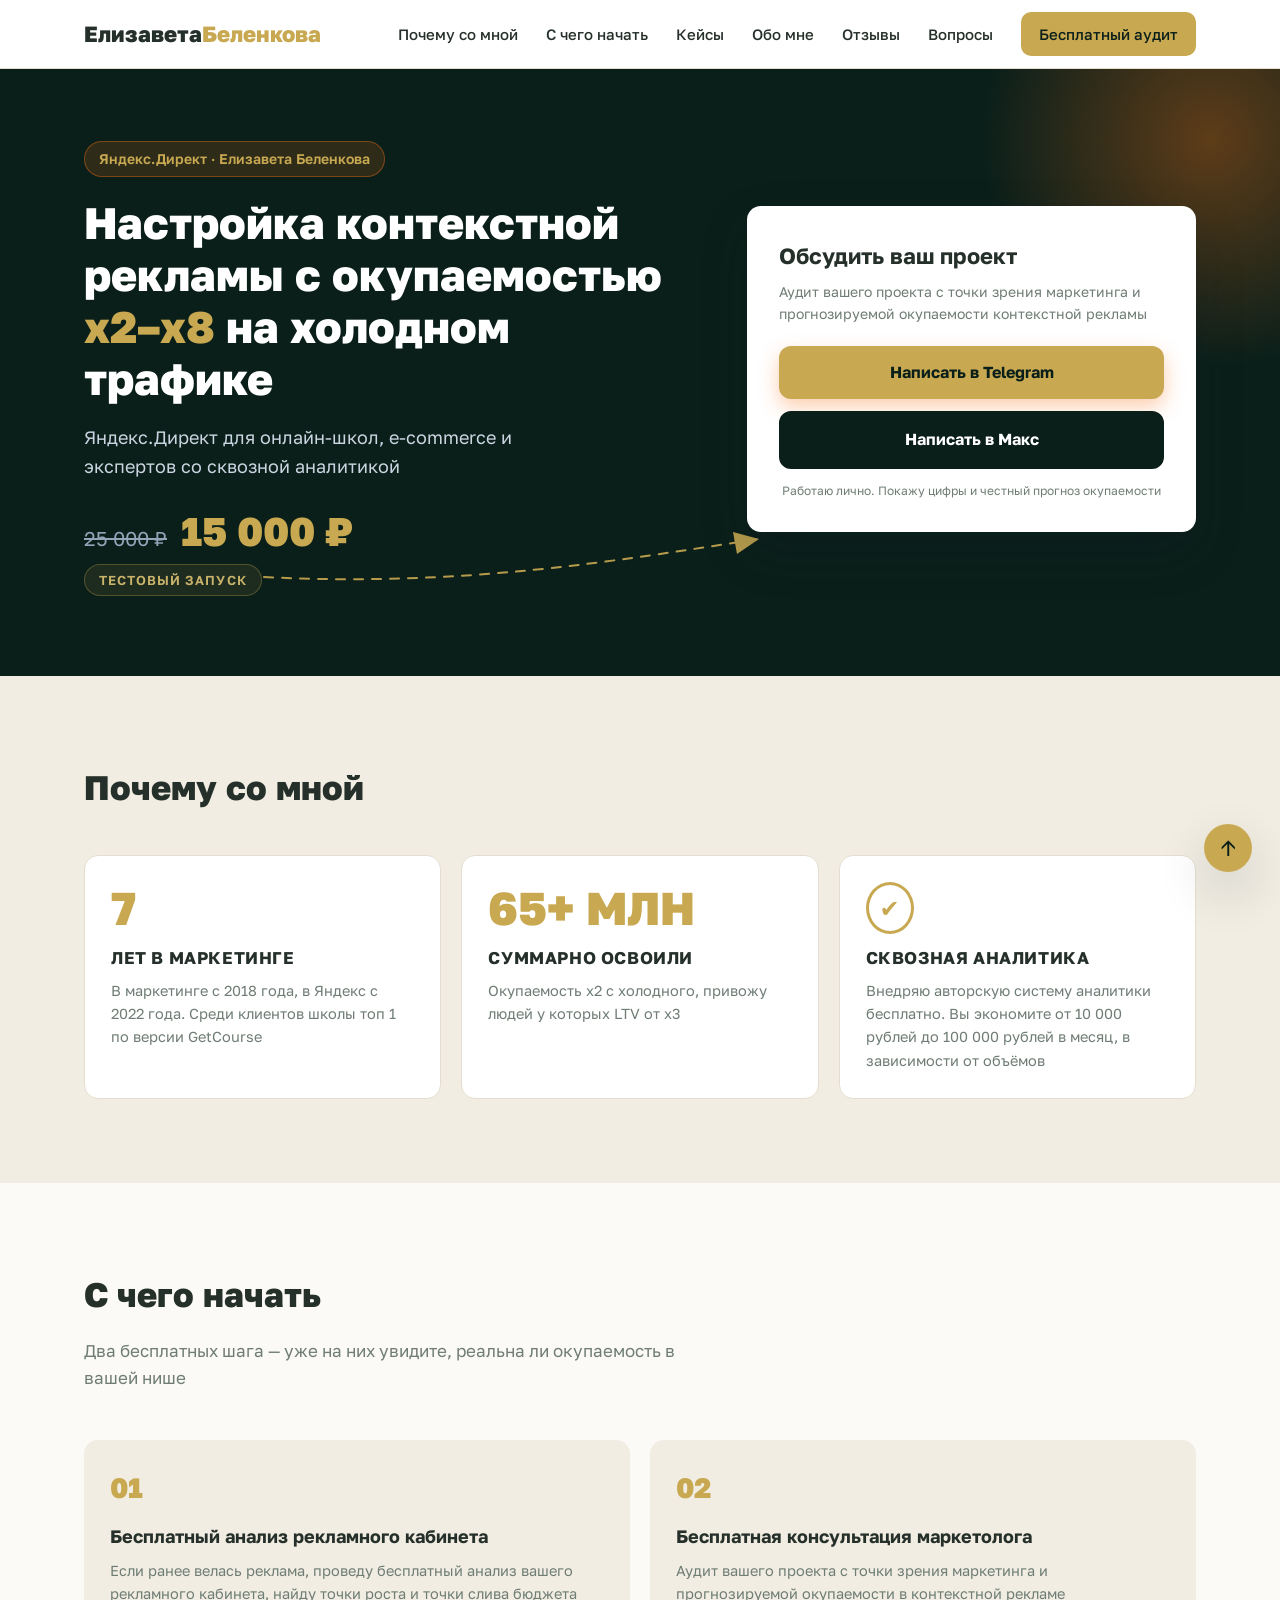
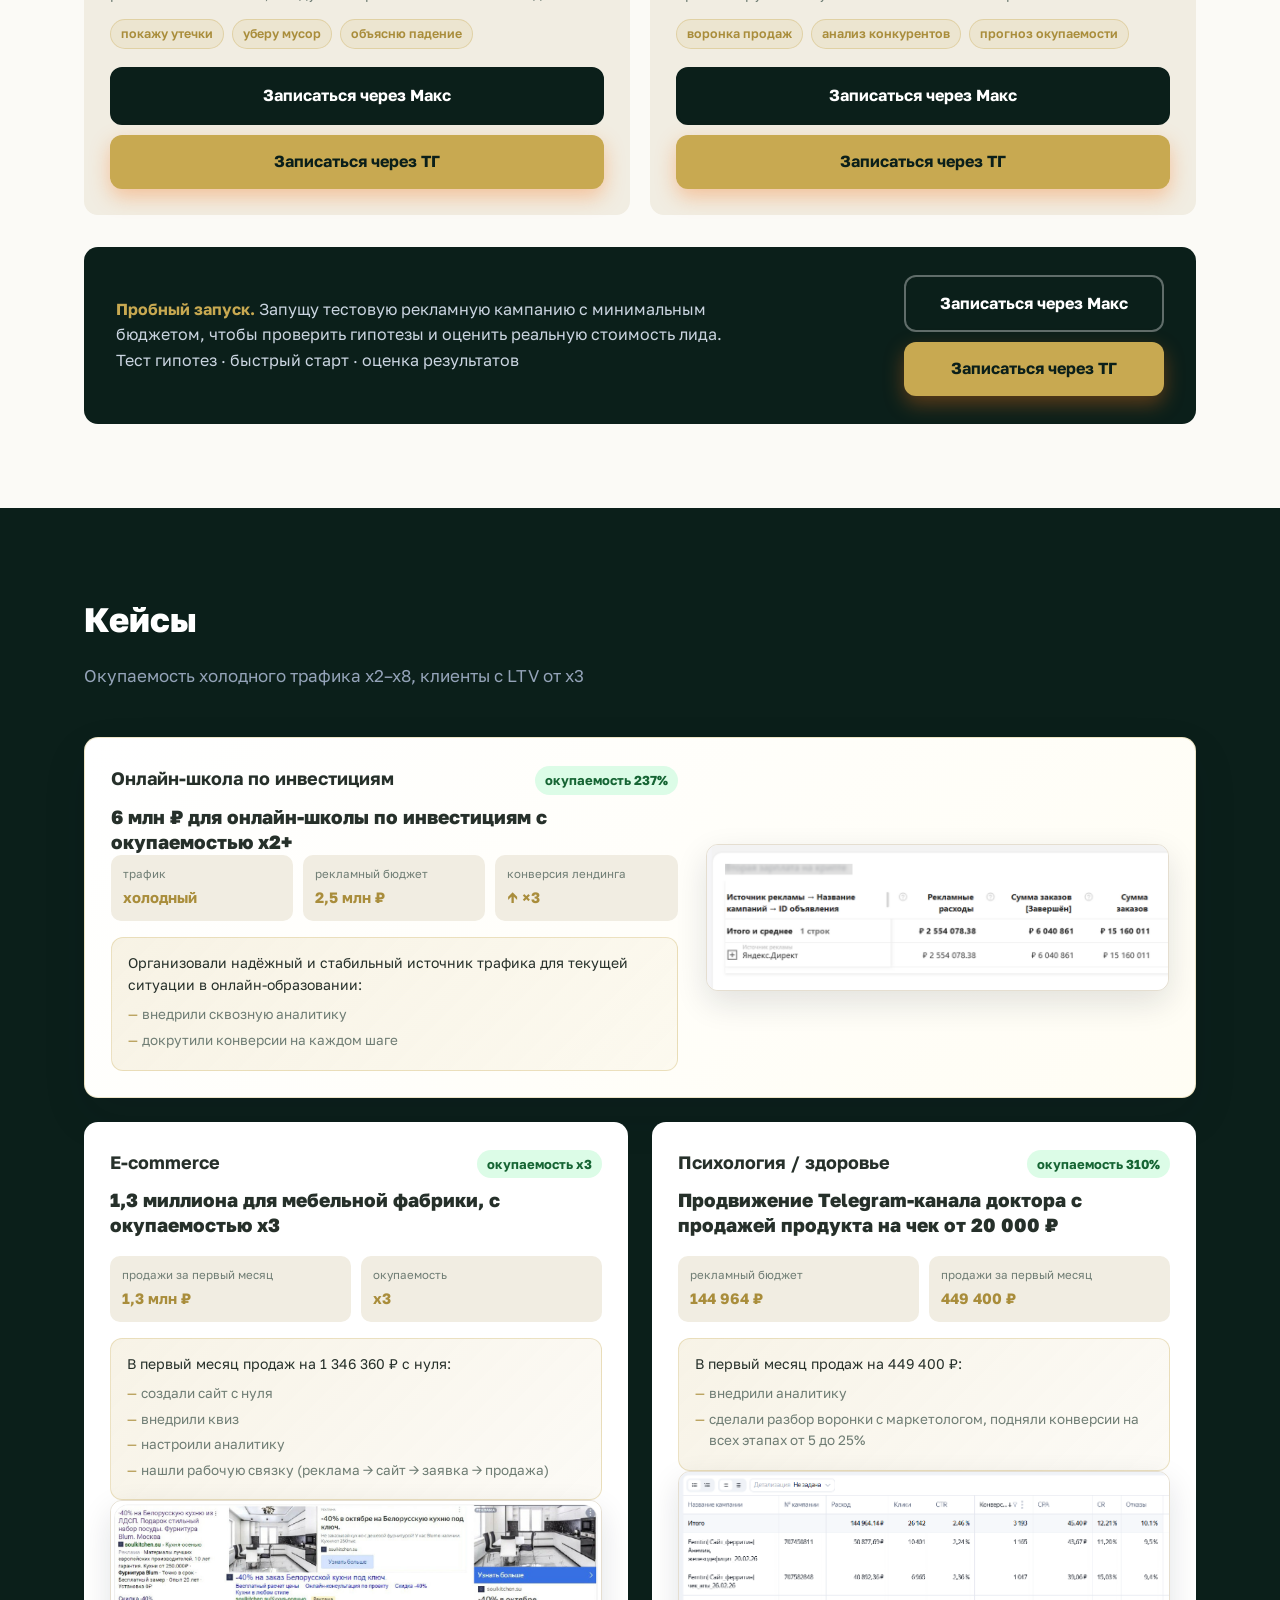
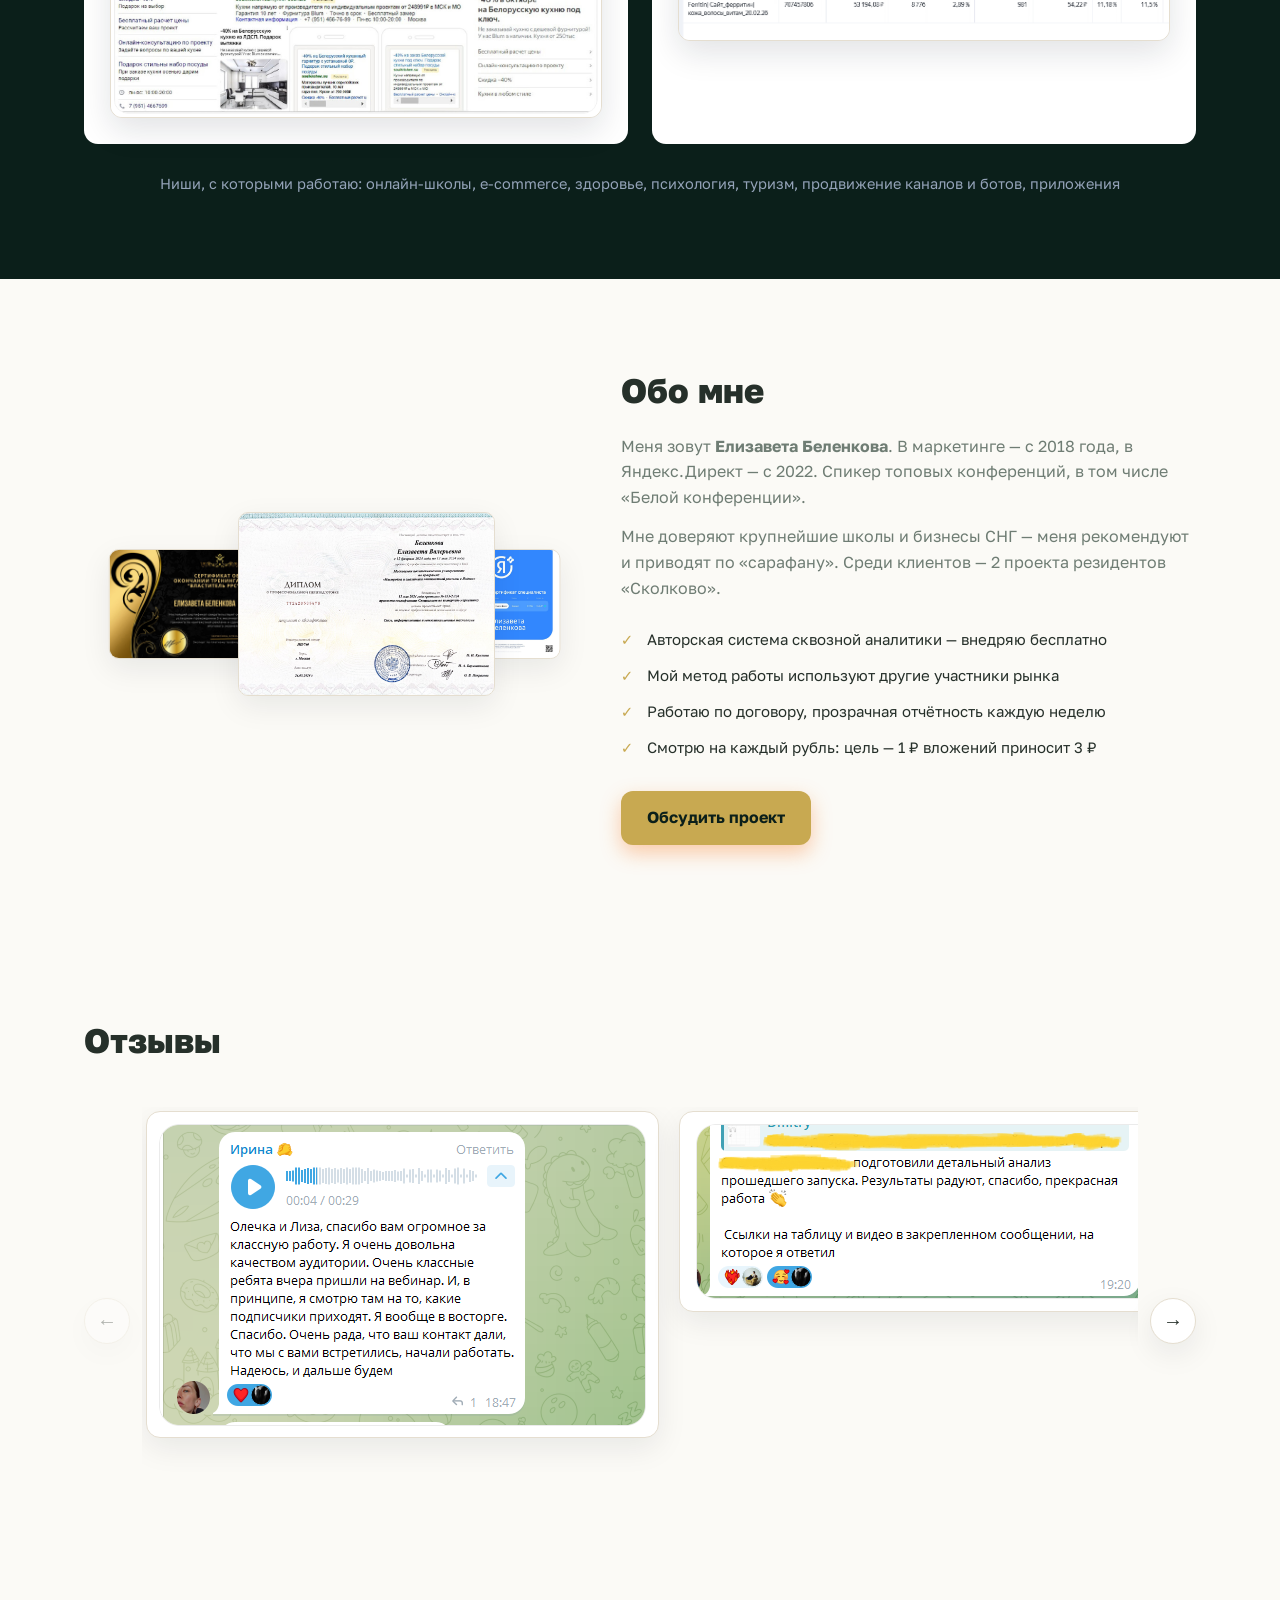
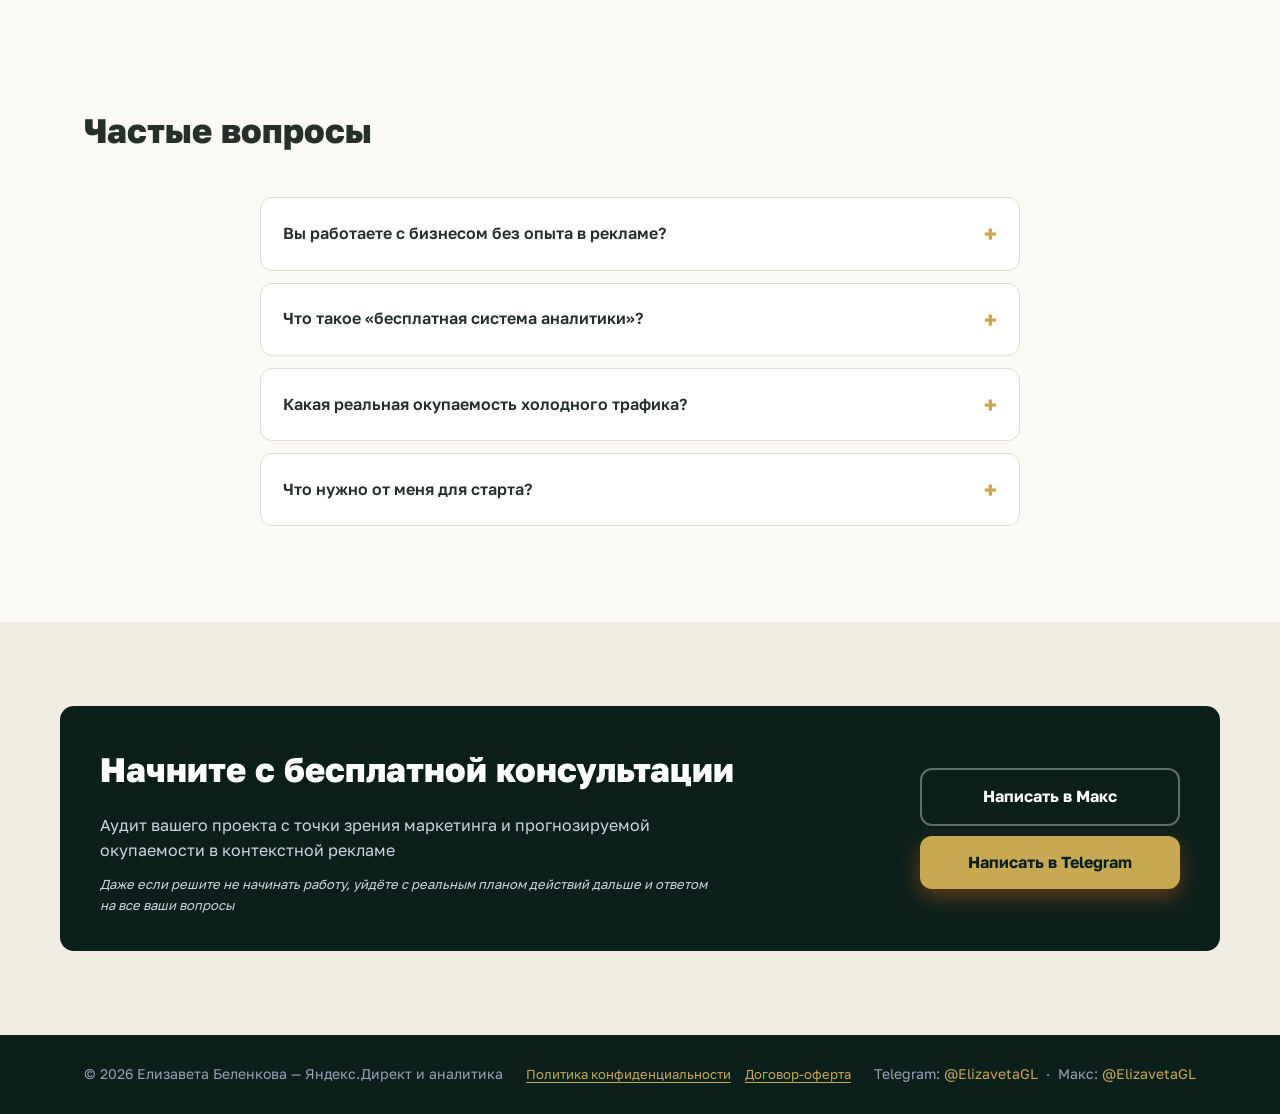
==== index.html @ ce21ca56 "feat: лендинг Елизаветы Беленковой — полная текущая версия - index.html: hero, шаги, кейсы, обо мне," ====
<!DOCTYPE html>
<html lang="ru">
<head>
  <meta charset="UTF-8">
  <meta name="viewport" content="width=device-width, initial-scale=1.0">
  <title>Контекстная реклама с окупаемостью х2–х8 | Елизавета Беленкова</title>
  <meta name="description" content="Настройка и ведение Яндекс.Директ для онлайн-школ, e-commerce и сервисных ниш. Окупаемость холодного трафика х2–х8. Авторская система сквозной аналитики — бесплатно.">
  <link rel="preconnect" href="https://fonts.googleapis.com">
  <link rel="preconnect" href="https://fonts.gstatic.com" crossorigin>
  <link href="https://fonts.googleapis.com/css2?family=Golos+Text:wght@400;500;600;700;800&display=swap" rel="stylesheet">
  <link rel="stylesheet" href="assets/styles.css">
</head>
<body class="theme-premium">

  <header class="header" id="top">
    <div class="container header__inner">
      <a href="#top" class="logo">Елизавета<span>Беленкова</span></a>
      <nav class="nav" id="nav">
        <a href="#why">Почему со мной</a>
        <a href="#start">С чего начать</a>
        <a href="#cases">Кейсы</a>
        <a href="#about">Обо мне</a>
        <a href="#reviews">Отзывы</a>
        <a href="#faq">Вопросы</a>
        <a data-tg href="#" class="nav__cta">Бесплатный аудит</a>
      </nav>
      <button class="burger" id="burger" aria-label="Меню">
        <span></span><span></span><span></span>
      </button>
    </div>
  </header>

  <main>

    <section class="hero">
      <div class="container hero__grid">
        <div class="hero__content">
          <span class="badge">Яндекс.Директ · Елизавета Беленкова</span>
          <h1>Настройка контекстной рекламы с окупаемостью <span class="accent">х2–х8</span> на холодном трафике</h1>
          <p class="hero__sub">
            Яндекс.Директ для онлайн-школ, e-commerce и экспертов со сквозной аналитикой
          </p>
          <div class="hero__price">
            <div class="hero__price-row">
              <span class="hero__price-old">25 000 ₽</span>
              <span class="hero__price-new">15 000 ₽</span>
            </div>
            <p class="hero__price-label">тестовый запуск</p>
            <svg class="hero__arrow" viewBox="0 0 760 130" fill="none" preserveAspectRatio="xMaxYMin meet" aria-hidden="true">
              <path class="hero__arrow-line" d="M 180 68 C 380 78, 530 52, 675 30" />
              <polygon class="hero__arrow-head" points="675,30 649,23 653,45" />
            </svg>
          </div>
        </div>

        <div class="lead-card lead-card--contact">
          <h3>Обсудить ваш проект</h3>
          <p class="lead-card__note">Аудит вашего проекта с точки зрения маркетинга и прогнозируемой окупаемости контекстной рекламы</p>
          <a data-tg href="#" class="btn btn--primary btn--block">Написать в Telegram</a>
          <a data-max href="#" class="btn btn--max btn--block">Написать в Макс</a>
          <p class="lead-card__hint">Работаю лично. Покажу цифры и честный прогноз окупаемости</p>
        </div>
      </div>
    </section>

    <section class="why" id="why">
      <div class="container">
        <h2 class="section-title reveal">Почему со мной</h2>
        <div class="why__grid reveal">
          <div class="why__card">
            <span class="why__num">7</span>
            <h3>ЛЕТ В МАРКЕТИНГЕ</h3>
            <p>В маркетинге с 2018 года, в Яндекс с 2022 года. Среди клиентов школы топ 1 по версии GetCourse</p>
          </div>
          <div class="why__card">
            <span class="why__num">65+ МЛН</span>
            <h3>СУММАРНО ОСВОИЛИ</h3>
            <p>Окупаемость х2 с холодного, привожу людей у которых LTV от х3</p>
          </div>
          <div class="why__card">
            <span class="why__num why__num--check">✔</span>
            <h3>СКВОЗНАЯ АНАЛИТИКА</h3>
            <p>Внедряю авторскую систему аналитики бесплатно. Вы экономите от 10 000 рублей до 100 000 рублей в месяц, в зависимости от объёмов</p>
          </div>
        </div>
      </div>
    </section>

    <section class="steps" id="start">
      <div class="container">
        <h2 class="section-title reveal">С чего начать</h2>
        <p class="section-sub reveal">Два бесплатных шага — уже на них увидите, реальна ли окупаемость в вашей нише</p>
        <div class="steps__grid reveal">
          <div class="step-card">
            <span class="step__num">01</span>
            <h3>Бесплатный анализ рекламного кабинета</h3>
            <p>Если ранее велась реклама, проведу бесплатный анализ вашего рекламного кабинета, найду точки роста и точки слива бюджета</p>
            <div class="step-card__tags">
              <span>покажу утечки</span>
              <span>уберу мусор</span>
              <span>объясню падение</span>
            </div>
            <div class="step-card__btns">
              <a data-max href="#" class="btn btn--max btn--block">Записаться через Макс</a>
              <a data-tg href="#" class="btn btn--primary btn--block">Записаться через ТГ</a>
            </div>
          </div>
          <div class="step-card">
            <span class="step__num">02</span>
            <h3>Бесплатная консультация маркетолога</h3>
            <p>Аудит вашего проекта с точки зрения маркетинга и прогнозируемой окупаемости в контекстной рекламе</p>
            <div class="step-card__tags">
              <span>воронка продаж</span>
              <span>анализ конкурентов</span>
              <span>прогноз окупаемости</span>
            </div>
            <div class="step-card__btns">
              <a data-max href="#" class="btn btn--max btn--block">Записаться через Макс</a>
              <a data-tg href="#" class="btn btn--primary btn--block">Записаться через ТГ</a>
            </div>
          </div>
        </div>
        <div class="steps__bonus reveal">
          <p>
            <strong>Пробный запуск.</strong> Запущу тестовую рекламную кампанию с минимальным бюджетом,
            чтобы проверить гипотезы и оценить реальную стоимость лида.<br>
            Тест гипотез · быстрый старт · оценка результатов
          </p>
          <div class="steps__bonus__btns">
            <a data-max href="#" class="btn btn--max btn--block">Записаться через Макс</a>
            <a data-tg href="#" class="btn btn--primary btn--block">Записаться через ТГ</a>
          </div>
        </div>
      </div>
    </section>

    <section class="cases" id="cases">
      <div class="container">
        <h2 class="section-title reveal">Кейсы</h2>
        <p class="section-sub reveal" style="color:#94a3b8">Окупаемость холодного трафика х2–х8, клиенты с LTV от х3</p>
        <div class="cases__grid reveal">
          <div class="case-card case-card--featured">
            <div class="case-card__body">
              <div class="case-card__head">
                <h3>Онлайн-школа по инвестициям</h3>
                <span class="case-card__result">окупаемость 237%</span>
              </div>
              <p class="case-card__main">6 млн ₽ для онлайн-школы по инвестициям с окупаемостью х2+</p>
              <div class="case-card__stats">
                <div><span>трафик</span><strong>холодный</strong></div>
                <div><span>рекламный бюджет</span><strong>2,5 млн ₽</strong></div>
                <div><span>конверсия лендинга</span><strong>↑ ×3</strong></div>
              </div>
              <div class="case-card__ach">
                <p>Организовали надёжный и стабильный источник трафика для текущей ситуации в онлайн-образовании:</p>
                <ul>
                  <li>внедрили сквозную аналитику</li>
                  <li>докрутили конверсии на каждом шаге</li>
                </ul>
              </div>
            </div>
            <div class="case-card__shot">
              <img src="ALL.png" alt="Отчёт Яндекс.Метрики: рекламные расходы 2,5 млн ₽, сумма заказов 15,1 млн ₽" loading="lazy">
            </div>
          </div>
          <div class="case-card">
            <div class="case-card__head">
              <h3>E-commerce</h3>
              <span class="case-card__result">окупаемость х3</span>
            </div>
            <p class="case-card__main">1,3 миллиона для мебельной фабрики, с окупаемостью х3</p>
            <div class="case-card__stats">
              <div><span>продажи за первый месяц</span><strong>1,3 млн ₽</strong></div>
              <div><span>окупаемость</span><strong>х3</strong></div>
            </div>
            <div class="case-card__ach">
              <p>В первый месяц продаж на 1 346 360 ₽ с нуля:</p>
              <ul>
                <li>создали сайт с нуля</li>
                <li>внедрили квиз</li>
                <li>настроили аналитику</li>
                <li>нашли рабочую связку (реклама → сайт → заявка → продажа)</li>
              </ul>
            </div>
            <div class="case-card__shot">
              <img src="kitchen.png" alt="Мебельная фабрика: кухни на заказ" loading="lazy">
            </div>
          </div>
          <div class="case-card">
            <div class="case-card__head">
              <h3>Психология / здоровье</h3>
              <span class="case-card__result">окупаемость 310%</span>
            </div>
            <p class="case-card__main">Продвижение Telegram-канала доктора с продажей продукта на чек от 20 000 ₽</p>
            <div class="case-card__stats">
              <div><span>рекламный бюджет</span><strong>144 964 ₽</strong></div>
              <div><span>продажи за первый месяц</span><strong>449 400 ₽</strong></div>
            </div>
            <div class="case-card__ach">
              <p>В первый месяц продаж на 449 400 ₽:</p>
              <ul>
                <li>внедрили аналитику</li>
                <li>сделали разбор воронки с маркетологом, подняли конверсии на всех этапах от 5 до 25%</li>
              </ul>
            </div>
            <div class="case-card__shot">
              <img src="abacum_tg_max.png" alt="Продвижение Telegram-канала доктора" loading="lazy">
            </div>
          </div>
        </div>
        <p class="cases__foot reveal">Ниши, с которыми работаю: онлайн-школы, e-commerce, здоровье, психология, туризм, продвижение каналов и ботов, приложения</p>
      </div>
    </section>

    <section class="about" id="about">
      <div class="container about__grid">
        <div class="about__photo">
          <img src="uFvRj5o0XX8.jpg" alt="Сертификат Яндекс.Директ" loading="lazy">
          <img src="Снимок экрана 2026-08-14 155853.png" alt="Сертификат: большой" loading="lazy">
          <img src="00a7bf49-d16f-48d0-bddd-708c6bc066bc.jpg" alt="Сертификат: малый" loading="lazy">
        </div>
        <div class="about__content">
          <h2 class="section-title reveal">Обо мне</h2>
          <p>
            Меня зовут <strong>Елизавета Беленкова</strong>. В маркетинге — с 2018 года,
            в Яндекс.Директ — с 2022. Спикер топовых конференций, в том числе
            «Белой конференции».
          </p>
          <p>
            Мне доверяют крупнейшие школы и бизнесы СНГ — меня рекомендуют и приводят
            по «сарафану». Среди клиентов — 2 проекта резидентов «Сколково».
          </p>
          <ul class="about__list">
            <li>Авторская система сквозной аналитики — внедряю бесплатно</li>
            <li>Мой метод работы используют другие участники рынка</li>
            <li>Работаю по договору, прозрачная отчётность каждую неделю</li>
            <li>Смотрю на каждый рубль: цель — 1 ₽ вложений приносит 3 ₽</li>
          </ul>
          <a href="#contact" class="btn btn--primary">Обсудить проект</a>
        </div>
      </div>
    </section>

    <section class="reviews" id="reviews">
      <div class="container">
        <h2 class="section-title reveal">Отзывы</h2>
        <div class="reviews__gallery reveal" id="reviews-gallery">
          <button class="gallery__btn gallery__btn--prev" type="button" aria-label="Предыдущий отзыв">←</button>
          <div class="gallery__track" id="gallery-track">
            <div class="gallery__slide">
              <img src="review-1.png" alt="Отзыв клиента: Олечка и Лиза, спасибо за классную работу">
            </div>
            <div class="gallery__slide">
              <img src="review-2.png" alt="Отзыв клиента: детальный анализ прошедшего запуска">
            </div>
            <div class="gallery__slide">
              <img src="review-3.png" alt="Отзыв клиента: отчёт, 9 покупок с канала, ROMI 209%">
            </div>
            <div class="gallery__slide">
              <img src="review-4.png" alt="Отзыв клиента: просят притормозить рекламу">
            </div>
            <div class="gallery__slide">
              <img src="review-5.png" alt="Отзыв клиента: 3 оплаты, ROMI 250%">
            </div>
            <div class="gallery__slide">
              <img src="review-6.png" alt="Отзыв клиента: 10 продаж в холодную на высокий чек">
            </div>
          </div>
          <button class="gallery__btn gallery__btn--next" type="button" aria-label="Следующий отзыв">→</button>
        </div>
      </div>
    </section>

    <section class="faq" id="faq">
      <div class="container">
        <h2 class="section-title reveal">Частые вопросы</h2>
        <div class="faq__list reveal">
          <details class="faq__item">
            <summary>Вы работаете с бизнесом без опыта в рекламе?</summary>
            <p>Я ориентируюсь на «твёрдый» бизнес: с бюджетом на рекламу, пониманием трафика и маркетинга. С такими проектами результат достигается быстрее и предсказуемее.</p>
          </details>
          <details class="faq__item">
            <summary>Что такое «бесплатная система аналитики»?</summary>
            <p>Моя авторская система сквозной аналитики. Внедряю её бесплатно — вы экономите от 10 000 до 100 000 ₽ в месяц на платных сервисах и видите, какой канал и объявление реально приносят заявки.</p>
          </details>
          <details class="faq__item">
            <summary>Какая реальная окупаемость холодного трафика?</summary>
            <p>В моих кейсах — х2–х8, при условии, что клиент заинтересован в системной работе и я вижу маржу. Точный прогноз считаю на бесплатном аудите по вашим цифрам.</p>
          </details>
          <details class="faq__item">
            <summary>Что нужно от меня для старта?</summary>
            <p>Доступ к рекламному кабинету и аналитике (или создам с нуля), счётчик Метрики и понимание экономики проекта. Всё остальное беру на себя.</p>
          </details>
        </div>
      </div>
    </section>

    <section class="contact" id="contact">
      <div class="container contact__bonus reveal">
        <div>
          <h2 class="section-title">Начните с бесплатной консультации</h2>
          <p>
            Аудит вашего проекта с точки зрения маркетинга и прогнозируемой окупаемости
            в контекстной рекламе
          </p>
          <p class="contact__bonus__note">
            Даже если решите не начинать работу, уйдёте с реальным планом действий дальше
            и ответом на все ваши вопросы
          </p>
        </div>
        <div class="contact__bonus__btns">
          <a data-max href="#" class="btn btn--max btn--block">Написать в Макс</a>
          <a data-tg href="#" class="btn btn--primary btn--block">Написать в Telegram</a>
        </div>
      </div>
    </section>

  </main>

  <footer class="footer">
    <div class="container footer__inner">
      <p>© <span id="year"></span> Елизавета Беленкова — Яндекс.Директ и аналитика</p>
      <div class="footer__links">
        <a href="privacy.html">Политика конфиденциальности</a>
        <a href="offer.html">Договор-оферта</a>
      </div>
      <p>Telegram: <a data-tg href="#">@belenkova_direct</a> &nbsp;·&nbsp; Макс: <a data-max href="#">@ElizavetaGL</a></p>
    </div>
  </footer>

  <a href="#top" class="to-top" id="to-top" aria-label="Наверх">↑</a>

  <div class="lightbox" id="lightbox" aria-hidden="true">
    <img src="" alt="">
  </div>

  <script src="assets/config.js"></script>
  <script src="assets/main.js"></script>
</body>
</html>
---- assets/styles.css ----
:root {
  --bg: #ffffff;
  --bg-dark: #0f172a;
  --bg-soft: #f1f5f9;
  --text: #1e293b;
  --text-muted: #64748b;
  --accent: #f97316;
  --accent-dark: #ea580c;
  --border: #e2e8f0;
  --white: #ffffff;
  --on-accent: #ffffff;
  --radius: 14px;
  --shadow: 0 10px 30px rgba(15, 23, 42, 0.08);
  --shadow-lg: 0 20px 50px rgba(15, 23, 42, 0.16);
}

.theme-premium {
  --bg: #fbfaf6;
  --bg-dark: #0b1f1a;
  --bg-soft: #f1ede2;
  --text: #26302a;
  --text-muted: #6f7d74;
  --accent: #c8a951;
  --accent-dark: #a98d3b;
  --border: #e5ded0;
  --on-accent: #0b1f1a;
}

.theme-tech {
  --bg: #ffffff;
  --bg-dark: #1e1b4b;
  --bg-soft: #eef2ff;
  --text: #1e293b;
  --text-muted: #64748b;
  --accent: #6366f1;
  --accent-dark: #4f46e5;
  --border: #e2e8f0;
  --on-accent: #ffffff;
}

.theme-terracotta {
  --bg: #fffaf5;
  --bg-dark: #2b1b12;
  --bg-soft: #faf0e6;
  --text: #2f241c;
  --text-muted: #7a6a5b;
  --accent: #bc6c3c;
  --accent-dark: #a45a2e;
  --border: #eadfd2;
  --on-accent: #ffffff;
}

.theme-ocean {
  --bg: #ffffff;
  --bg-dark: #083344;
  --bg-soft: #ecfeff;
  --text: #1d3a36;
  --text-muted: #5b7f7a;
  --accent: #0d9488;
  --accent-dark: #0f766e;
  --border: #d1e7e7;
  --on-accent: #ffffff;
}

* {
  margin: 0;
  padding: 0;
  box-sizing: border-box;
}

html {
  scroll-behavior: smooth;
}

body {
  font-family: "Golos Text", "Segoe UI", system-ui, -apple-system, Roboto, Arial, sans-serif;
  color: var(--text);
  background: var(--bg);
  line-height: 1.6;
}

.container {
  max-width: 1160px;
  margin: 0 auto;
  padding: 0 24px;
}

a {
  color: var(--accent-dark);
  text-decoration: none;
}

img {
  max-width: 100%;
}

/* ---------- Header ---------- */

.header {
  position: sticky;
  top: 0;
  z-index: 100;
  background: rgba(255, 255, 255, 0.92);
  backdrop-filter: blur(10px);
  border-bottom: 1px solid var(--border);
}

.header__inner {
  display: flex;
  align-items: center;
  justify-content: space-between;
  height: 68px;
}

.logo {
  font-size: 22px;
  font-weight: 800;
  color: var(--text);
}

.logo span {
  color: var(--accent);
}

.nav {
  display: flex;
  align-items: center;
  gap: 28px;
}

.nav a {
  color: var(--text);
  font-weight: 500;
  font-size: 15px;
}

.nav a:hover {
  color: var(--accent-dark);
}

.nav__cta {
  background: var(--accent);
  color: var(--on-accent) !important;
  padding: 10px 18px;
  border-radius: 10px;
  font-weight: 600;
}

.nav__cta:hover {
  background: var(--accent-dark);
  color: var(--on-accent) !important;
}

.burger {
  display: none;
  flex-direction: column;
  gap: 5px;
  background: none;
  border: none;
  cursor: pointer;
  padding: 8px;
}

.burger span {
  width: 24px;
  height: 2px;
  background: var(--text);
  border-radius: 2px;
  transition: 0.2s;
}

/* ---------- Buttons ---------- */

.btn {
  display: inline-block;
  padding: 14px 26px;
  border-radius: 12px;
  font-weight: 700;
  font-size: 16px;
  border: none;
  cursor: pointer;
  text-align: center;
  transition: 0.2s;
}

.btn--primary {
  background: var(--accent);
  color: var(--on-accent);
  box-shadow: 0 8px 20px rgba(249, 115, 22, 0.35);
}

.btn--primary:hover {
  background: var(--accent-dark);
  transform: translateY(-2px);
}

.btn--ghost {
  background: transparent;
  color: var(--text);
  border: 2px solid var(--border);
}

.btn--ghost:hover {
  border-color: var(--accent);
  color: var(--accent-dark);
}

.btn--max {
  background: var(--bg-dark);
  color: var(--white);
  border: 2px solid var(--bg-dark);
}

.steps__bonus__btns .btn--max,
.contact__bonus__btns .btn--max {
  border-color: rgba(255, 255, 255, 0.35);
}

.btn--max:hover {
  background: var(--accent);
  border-color: var(--accent);
  color: var(--on-accent);
  transform: translateY(-2px);
}

.btn--block {
  display: block;
  width: 100%;
}

/* ---------- Hero ---------- */

.hero {
  background: var(--bg-dark);
  color: var(--white);
  padding: 72px 0 80px;
  position: relative;
  overflow: hidden;
}

.hero::before {
  content: "";
  position: absolute;
  top: -160px;
  right: -160px;
  width: 460px;
  height: 460px;
  background: radial-gradient(circle, rgba(249, 115, 22, 0.35), transparent 70%);
  border-radius: 50%;
}

.hero__grid {
  display: grid;
  grid-template-columns: 1.15fr 0.85fr;
  gap: 56px;
  align-items: center;
}

.badge {
  display: inline-block;
  background: rgba(249, 115, 22, 0.15);
  color: var(--accent);
  border: 1px solid rgba(249, 115, 22, 0.4);
  padding: 6px 14px;
  border-radius: 100px;
  font-size: 14px;
  font-weight: 600;
  margin-bottom: 20px;
}

.hero h1 {
  font-size: 44px;
  line-height: 1.18;
  font-weight: 800;
  margin-bottom: 18px;
}

.hero h1 .accent {
  color: var(--accent);
}

.hero__sub {
  font-size: 18px;
  color: #cbd5e1;
  margin-bottom: 28px;
  max-width: 520px;
}

.hero__actions {
  display: flex;
  gap: 16px;
  flex-wrap: wrap;
  margin-bottom: 36px;
}

.hero__price-row {
  display: flex;
  align-items: baseline;
  gap: 14px;
}

.hero__price-old {
  font-size: 20px;
  color: #94a3b8;
  text-decoration: line-through;
}

.hero__price-new {
  font-size: 40px;
  font-weight: 800;
  color: var(--accent);
  line-height: 1.1;
}

.hero__price-label {
  display: inline-block;
  margin-top: 10px;
  color: #c9b26a;
  font-size: 13px;
  font-weight: 600;
  letter-spacing: 0.08em;
  text-transform: uppercase;
  background: rgba(200, 169, 81, 0.1);
  border: 1px solid rgba(200, 169, 81, 0.3);
  padding: 5px 14px;
  border-radius: 100px;
}

.hero__price {
  position: relative;
}

.hero__arrow {
  position: absolute;
  top: 0;
  left: 0;
  width: 760px;
  max-width: none;
  height: auto;
  pointer-events: none;
  z-index: 1;
  opacity: 0.9;
}

.hero__arrow-line {
  stroke: var(--accent);
  stroke-width: 2;
  stroke-linecap: round;
  stroke-dasharray: 9 9;
  fill: none;
  animation: hero-dash 1.1s linear infinite;
}

.hero__arrow-head {
  fill: var(--accent);
}

.hero .lead-card {
  position: relative;
  z-index: 2;
}

@keyframes hero-dash {
  to { stroke-dashoffset: -18; }
}

.hero .btn--ghost {
  color: var(--white);
  border-color: rgba(255, 255, 255, 0.3);
}

.hero .btn--ghost:hover {
  border-color: var(--accent);
  color: var(--accent);
}

.hero__facts {
  list-style: none;
  display: flex;
  gap: 28px;
  flex-wrap: wrap;
}

.hero__facts li {
  font-size: 14px;
  color: #94a3b8;
}

.hero__facts strong {
  display: block;
  font-size: 20px;
  color: var(--white);
}

/* ---------- Lead card / form ---------- */

.lead-card {
  background: var(--white);
  color: var(--text);
  border-radius: var(--radius);
  padding: 32px;
  box-shadow: var(--shadow-lg);
}

.lead-card h3 {
  font-size: 22px;
  margin-bottom: 8px;
}

.lead-card__note {
  color: var(--text-muted);
  font-size: 14px;
  margin-bottom: 18px;
}

.lead-card label {
  display: block;
  font-size: 14px;
  font-weight: 600;
  color: var(--text);
  margin-bottom: 14px;
}

.lead-card input {
  display: block;
  width: 100%;
  margin-top: 6px;
  padding: 12px 14px;
  border: 1px solid var(--border);
  border-radius: 10px;
  font-size: 15px;
  color: var(--text);
  background: var(--bg-soft);
  transition: 0.2s;
}

.lead-card input:focus {
  outline: none;
  border-color: var(--accent);
  background: var(--white);
}

.lead-card__hint {
  font-size: 12px;
  color: var(--text-muted);
  margin-top: 12px;
  text-align: center;
}

.lead-card__success {
  margin-top: 14px;
  padding: 12px;
  border-radius: 10px;
  background: #dcfce7;
  color: #166534;
  font-weight: 600;
  text-align: center;
}

.lead-card .btn {
  margin-top: 4px;
}

.lead-card--contact .btn + .btn {
  margin-top: 12px;
}

.lead-card--contact .lead-card__note {
  margin-bottom: 20px;
}

/* ---------- Sections common ---------- */

section {
  padding: 84px 0;
}

.section-title {
  font-size: 34px;
  font-weight: 800;
  text-align: left;
  margin-bottom: 16px;
}

.section-sub {
  text-align: left;
  color: var(--text-muted);
  font-size: 17px;
  margin-bottom: 48px;
  max-width: 640px;
}

/* ---------- Why ---------- */

.why {
  background: var(--bg-soft);
}

.why__grid {
  display: grid;
  grid-template-columns: repeat(3, 1fr);
  gap: 20px;
  margin-top: 40px;
}

.why__card {
  background: var(--white);
  border: 1px solid var(--border);
  border-radius: var(--radius);
  padding: 26px;
  transition: 0.2s;
}

.why__card:hover {
  box-shadow: var(--shadow);
  transform: translateY(-3px);
}

.why__num {
  display: inline-flex;
  align-items: center;
  justify-content: center;
  font-size: 46px;
  font-weight: 800;
  color: var(--accent);
  line-height: 1.1;
  min-height: 52px;
}

.why__num--check {
  width: 48px;
  height: 48px;
  border: 3px solid var(--accent);
  border-radius: 50%;
  font-size: 24px;
}

.why__card h3 {
  font-size: 17px;
  letter-spacing: 0.6px;
  text-transform: uppercase;
  margin: 10px 0 8px;
}

.why__card p {
  font-size: 14.5px;
  color: var(--text-muted);
}

/* ---------- Steps bonus ---------- */

.steps__bonus {
  margin-top: 32px;
  background: var(--bg-dark);
  color: var(--white);
  border-radius: var(--radius);
  padding: 28px 32px;
  display: flex;
  align-items: center;
  justify-content: space-between;
  gap: 24px;
  flex-wrap: wrap;
}

.steps__bonus p {
  max-width: 640px;
  color: #cbd5e1;
}

.steps__bonus strong {
  color: var(--accent);
}

.steps__bonus__btns {
  display: flex;
  flex-direction: column;
  gap: 10px;
  min-width: 260px;
}

/* ---------- Cases foot ---------- */

.cases__foot {
  margin-top: 28px;
  text-align: center;
  color: #94a3b8;
  font-size: 14.5px;
}

.case-card__inv {
  font-weight: 700;
  color: var(--text) !important;
  font-size: 15px !important;
}

/* ---------- Pain ---------- */

.pain {
  background: var(--bg-soft);
}

.pain__grid {
  display: grid;
  grid-template-columns: repeat(4, 1fr);
  gap: 20px;
  margin: 40px 0 32px;
}

.pain__item {
  background: var(--white);
  border: 1px solid var(--border);
  border-radius: var(--radius);
  padding: 24px;
  text-align: center;
}

.pain__icon {
  width: 40px;
  height: 40px;
  line-height: 38px;
  margin: 0 auto 12px;
  border-radius: 50%;
  background: #fee2e2;
  color: #dc2626;
  font-weight: 800;
  font-size: 18px;
}

.pain__item p {
  font-size: 15px;
}

.pain__outro {
  text-align: center;
  font-size: 17px;
  color: var(--text-muted);
}

/* ---------- Steps ---------- */

.steps__grid {
  display: grid;
  grid-template-columns: repeat(2, 1fr);
  gap: 20px;
  margin-top: 40px;
}

.step,
.step-card {
  background: var(--bg-soft);
  border-radius: var(--radius);
  padding: 26px;
}

.step-card {
  display: flex;
  flex-direction: column;
}

.step-card h3 {
  font-size: 18px;
  margin: 12px 0 8px;
}

.step-card > p {
  font-size: 14.5px;
  color: var(--text-muted);
}

.step-card__tags {
  display: flex;
  flex-wrap: wrap;
  gap: 8px;
  margin: 14px 0 18px;
}

.step-card__tags span {
  background: rgba(200, 169, 81, 0.12);
  border: 1px solid rgba(200, 169, 81, 0.35);
  color: #a98d3b;
  font-size: 12.5px;
  font-weight: 600;
  padding: 4px 10px;
  border-radius: 100px;
}

.step-card__btns {
  display: flex;
  flex-direction: column;
  gap: 10px;
  margin-top: auto;
}

.step__num {
  font-size: 28px;
  font-weight: 800;
  color: var(--accent);
}

.step h3 {
  font-size: 18px;
  margin: 12px 0 8px;
}

.step p {
  font-size: 14.5px;
  color: var(--text-muted);
}

/* ---------- Services / pricing ---------- */

.services__grid {
  display: grid;
  grid-template-columns: repeat(3, 1fr);
  gap: 24px;
  align-items: stretch;
}

.service-card {
  border: 1px solid var(--border);
  border-radius: var(--radius);
  padding: 30px;
  display: flex;
  flex-direction: column;
  background: var(--white);
  position: relative;
}

.service-card--hit {
  border: 2px solid var(--accent);
  box-shadow: var(--shadow-lg);
}

.service-card__tag {
  position: absolute;
  top: -14px;
  left: 50%;
  transform: translateX(-50%);
  background: var(--accent);
  color: var(--on-accent);
  font-size: 13px;
  font-weight: 700;
  padding: 5px 16px;
  border-radius: 100px;
  white-space: nowrap;
}

.service-card h3 {
  font-size: 20px;
  margin-bottom: 8px;
}

.service-card__price {
  font-size: 26px;
  font-weight: 800;
  color: var(--accent-dark);
  margin-bottom: 18px;
}

.service-card ul {
  list-style: none;
  margin-bottom: 24px;
  flex-grow: 1;
}

.service-card ul li {
  padding: 6px 0 6px 24px;
  position: relative;
  font-size: 15px;
}

.service-card ul li::before {
  content: "✓";
  position: absolute;
  left: 0;
  color: var(--accent);
  font-weight: 800;
}

.service-card__note {
  font-size: 13px;
  color: var(--text-muted);
  margin-bottom: 14px;
}

/* ---------- Cases ---------- */

.cases {
  background: var(--bg-dark);
  color: var(--white);
}

.cases .section-title {
  color: var(--white);
}

.cases__stats {
  display: grid;
  grid-template-columns: repeat(4, 1fr);
  gap: 20px;
  margin: 40px 0 56px;
}

.stat {
  text-align: center;
  padding: 20px;
  background: rgba(255, 255, 255, 0.05);
  border: 1px solid rgba(255, 255, 255, 0.1);
  border-radius: var(--radius);
}

.stat__num {
  display: block;
  font-size: 34px;
  font-weight: 800;
  color: var(--accent);
}

.stat p {
  color: #94a3b8;
  font-size: 14px;
}

.cases__grid {
  display: grid;
  grid-template-columns: repeat(2, 1fr);
  gap: 24px;
}

.case-card {
  background: var(--white);
  color: var(--text);
  border-radius: var(--radius);
  padding: 26px;
}

.case-card--featured {
  grid-column: 1 / -1;
  display: grid;
  grid-template-columns: 1.1fr 0.9fr;
  gap: 28px;
  align-items: center;
  background: linear-gradient(135deg, var(--white), #fffdf4);
  border: 1px solid rgba(200, 169, 81, 0.3);
  box-shadow: 0 18px 44px rgba(15, 23, 42, 0.1);
}

.case-card__shot img {
  width: 100%;
  display: block;
  border-radius: 12px;
  border: 1px solid var(--border);
  background: var(--white);
  box-shadow: 0 12px 32px rgba(15, 23, 42, 0.12);
}

.case-card__shot p {
  margin-top: 10px;
  font-size: 12.5px;
  color: var(--text-muted);
  text-align: center;
}

.case-card__head {
  display: flex;
  justify-content: space-between;
  align-items: baseline;
  gap: 12px;
  margin-bottom: 10px;
}

.case-card__head h3 {
  font-size: 18px;
}

.case-card__result {
  background: #dcfce7;
  color: #166534;
  font-size: 13px;
  font-weight: 700;
  padding: 4px 10px;
  border-radius: 100px;
  white-space: nowrap;
}

.case-card > p {
  color: var(--text-muted);
  font-size: 14.5px;
  margin-bottom: 18px;
}

.case-card__row {
  display: flex;
  justify-content: space-between;
  padding: 8px 0;
  border-top: 1px dashed var(--border);
  font-size: 14.5px;
}

.case-card__row span {
  color: var(--text-muted);
}

.case-card .case-card__main {
  font-size: 19px;
  font-weight: 800;
  color: var(--text);
  line-height: 1.3;
}

.case-card__stats {
  display: grid;
  grid-template-columns: repeat(auto-fit, minmax(130px, 1fr));
  gap: 10px;
  margin-bottom: 16px;
}

.case-card__text {
  font-size: 14.5px;
  color: var(--text-muted);
  margin-bottom: 16px;
}

.case-card__stats div {
  background: var(--bg-soft);
  border-radius: 10px;
  padding: 10px 12px;
}

.case-card__stats span {
  display: block;
  font-size: 11.5px;
  color: var(--text-muted);
  margin-bottom: 2px;
}

.case-card__stats strong {
  font-size: 15px;
  color: var(--accent-dark);
}

.case-card__ach {
  background: linear-gradient(135deg, rgba(200, 169, 81, 0.14), rgba(200, 169, 81, 0.05));
  border: 1px solid rgba(200, 169, 81, 0.3);
  border-radius: 12px;
  padding: 14px 16px;
}

.case-card__ach p {
  font-size: 14px;
  color: var(--text);
  margin-bottom: 8px;
}

.case-card__ach ul {
  list-style: none;
  margin: 0;
  padding: 0;
}

.case-card__ach li {
  font-size: 13.5px;
  color: var(--text-muted);
  padding-left: 14px;
  position: relative;
  margin-bottom: 4px;
}

.case-card__ach li::before {
  content: "—";
  position: absolute;
  left: 0;
  color: #a98d3b;
}

/* ---------- Reviews ---------- */

.reviews__grid {
  display: grid;
  grid-template-columns: repeat(3, 1fr);
  gap: 24px;
  margin-top: 40px;
}

.review {
  background: var(--bg-soft);
  border-radius: var(--radius);
  padding: 26px;
}

.review__stars {
  color: #f59e0b;
  letter-spacing: 2px;
  margin-bottom: 10px;
}

.review__text {
  font-size: 15px;
  margin-bottom: 14px;
}

.review__name {
  font-size: 14px;
  font-weight: 700;
  color: var(--text-muted);
}

.reviews__gallery {
  position: relative;
  display: flex;
  align-items: center;
  gap: 12px;
  margin-top: 40px;
}

.gallery__track {
  flex: 1;
  display: flex;
  gap: 20px;
  overflow-x: auto;
  -webkit-overflow-scrolling: touch;
  padding: 4px;
  scrollbar-width: none;
}

.gallery__track::-webkit-scrollbar {
  display: none;
}

.gallery__slide {
  flex: 0 0 auto;
  width: auto;
  align-self: flex-start;
  border-radius: var(--radius);
  border: 1px solid var(--border);
  background: var(--white);
  box-shadow: var(--shadow);
  padding: 10px;
}

.gallery__slide img {
  height: auto;
  max-height: calc(100vh - 220px);
  width: auto;
  max-width: 80vw;
  display: block;
  border-radius: 8px;
  object-fit: contain;
}

.gallery__btn {
  flex: 0 0 auto;
  width: 46px;
  height: 46px;
  border-radius: 50%;
  border: 1px solid var(--border);
  background: var(--white);
  color: var(--text);
  font-size: 20px;
  font-weight: 700;
  cursor: pointer;
  box-shadow: var(--shadow);
  transition: 0.2s;
  line-height: 1;
  display: flex;
  align-items: center;
  justify-content: center;
}

.gallery__btn:hover {
  background: var(--accent);
  border-color: var(--accent);
  color: var(--on-accent);
}

.gallery__btn:disabled {
  opacity: 0.35;
  cursor: default;
}

/* ---------- About ---------- */

.about__grid {
  display: grid;
  grid-template-columns: 0.85fr 1fr;
  gap: 48px;
  align-items: center;
}

.about__photo {
  display: flex;
  align-items: center;
  justify-content: center;
  gap: 0;
  padding: 18px 0;
}

.about__photo img {
  flex: 1;
  width: 0;
  height: auto;
  display: block;
  border: 1px solid var(--border);
  border-radius: 10px;
  box-shadow: var(--shadow);
}

.about__photo img:nth-child(1) {
  flex: 2.4;
  z-index: 1;
  transform: translateX(16%);
}

.about__photo img:nth-child(2) {
  flex: 4;
  z-index: 2;
}

.about__photo img:nth-child(3) {
  flex: 1.2;
  z-index: 1;
  transform: translateX(-16%);
}

.about__content .section-title {
  text-align: left;
}

.about__content p {
  color: var(--text-muted);
  margin-bottom: 14px;
}

.about__list {
  list-style: none;
  margin: 20px 0 26px;
}

.about__list li {
  padding: 6px 0 6px 26px;
  position: relative;
  font-size: 15px;
}

.about__list li::before {
  content: "✓";
  position: absolute;
  left: 0;
  color: var(--accent);
  font-weight: 800;
}

/* ---------- FAQ ---------- */

.faq__list {
  max-width: 760px;
  margin: 40px auto 0;
}

.faq__item {
  border: 1px solid var(--border);
  border-radius: 12px;
  margin-bottom: 12px;
  background: var(--white);
}

.faq__item summary {
  cursor: pointer;
  font-weight: 600;
  padding: 18px 22px;
  list-style: none;
  display: flex;
  justify-content: space-between;
  align-items: center;
}

.faq__item summary::after {
  content: "+";
  font-size: 22px;
  color: var(--accent);
  font-weight: 700;
}

.faq__item[open] summary::after {
  content: "−";
}

.faq__item p {
  padding: 0 22px 18px;
  color: var(--text-muted);
  font-size: 15px;
}

/* ---------- Contact ---------- */

.contact {
  background: var(--bg-soft);
}

.contact__bonus {
  margin: 0 auto;
  background: var(--bg-dark);
  color: var(--white);
  border-radius: var(--radius);
  padding: 36px 40px;
  display: flex;
  align-items: center;
  justify-content: space-between;
  gap: 32px;
  flex-wrap: wrap;
}

.contact__bonus .section-title {
  text-align: left;
  color: var(--white);
}

.contact__bonus p {
  max-width: 620px;
  margin-top: 10px;
  color: #cbd5e1;
}

.contact__bonus__note {
  font-size: 13px;
  color: #94a3b8;
  font-style: italic;
}

.contact__bonus__btns {
  display: flex;
  flex-direction: column;
  gap: 10px;
  min-width: 260px;
}

/* ---------- Footer ---------- */

.footer {
  background: var(--bg-dark);
  color: #94a3b8;
  padding: 28px 0;
  font-size: 14px;
}

.footer__inner {
  display: flex;
  justify-content: space-between;
  gap: 16px;
  flex-wrap: wrap;
  align-items: center;
}

.footer__links a {
  color: #94a3b8;
  text-decoration: none;
  transition: color 0.2s;
}

.footer__links a:hover {
  color: var(--accent);
}

.footer__links {
  display: flex;
  flex-wrap: wrap;
  gap: 14px;
}

.footer__links a {
  font-size: 13px;
  text-decoration: underline;
  text-underline-offset: 3px;
}

.footer a {
  color: var(--accent);
}

.to-top {
  position: fixed;
  right: 28px;
  bottom: 28px;
  z-index: 90;
  width: 48px;
  height: 48px;
  display: flex;
  align-items: center;
  justify-content: center;
  background: var(--accent);
  color: var(--on-accent);
  border-radius: 50%;
  font-size: 22px;
  line-height: 1;
  box-shadow: var(--shadow-lg);
  transition: 0.2s;
}

.to-top:hover {
  background: var(--accent-dark);
  transform: translateY(-3px);
}

/* ---------- Legal pages ---------- */

.legal {
  padding: 56px 0 72px;
}

.legal__inner {
  max-width: 860px;
}

.legal__inner .section-title {
  margin-bottom: 20px;
}

.legal h2 {
  margin: 28px 0 10px;
  font-size: 20px;
  color: var(--text);
}

.legal p,
.legal li {
  color: var(--text-muted);
  margin-bottom: 10px;
}

.legal ul {
  padding-left: 22px;
}

.legal__muted {
  color: var(--text-muted);
}

.legal__back {
  margin-top: 36px;
}

.legal__back a {
  font-weight: 600;
}

/* ---------- Reveal animation ---------- */

.reveal {
  opacity: 0;
  transform: translateY(24px);
  transition: opacity 0.6s ease, transform 0.6s ease;
}

.reveal.visible {
  opacity: 1;
  transform: none;
}

/* ---------- Responsive ---------- */

@media (max-width: 960px) {
  .hero__arrow {
    display: none;
  }

  .hero__grid {
    grid-template-columns: 1fr;
  }

  .hero {
    padding: 56px 0 64px;
  }

  .pain__grid,
  .why__grid {
    grid-template-columns: repeat(2, 1fr);
  }

  .steps__grid,
  .cases__stats,
  .cases__grid,
  .services__grid,
  .reviews__grid {
    grid-template-columns: repeat(2, 1fr);
  }

  .case-card--featured {
    grid-template-columns: 1fr;
  }

  .about__grid {
    grid-template-columns: 1fr;
  }

  .about__photo {
    width: 100%;
    max-width: 100%;
    margin: 0 auto;
  }

  .nav {
    position: fixed;
    inset: 68px 0 auto 0;
    flex-direction: column;
    background: var(--white);
    border-bottom: 1px solid var(--border);
    padding: 24px;
    gap: 18px;
    transform: translateY(-130%);
    transition: 0.3s;
    box-shadow: var(--shadow-lg);
  }

  .nav.open {
    transform: none;
  }

  .burger {
    display: flex;
  }
}

@media (max-width: 640px) {
  .container {
    padding: 0 18px;
  }

  .hero h1 {
    font-size: 32px;
  }

  .section-title {
    font-size: 28px;
  }

  .pain__grid,
  .why__grid,
  .steps__grid,
  .cases__stats,
  .cases__grid,
  .services__grid,
  .reviews__grid {
    grid-template-columns: 1fr;
  }

  .hero__actions .btn {
    width: 100%;
  }

  .hero__price-new {
    font-size: 32px;
  }

  .footer__inner {
    flex-direction: column;
  }

  .contact__bonus {
    flex-direction: column;
    align-items: flex-start;
    gap: 24px;
    padding: 28px 22px;
  }

  .contact__bonus .section-title {
    font-size: 26px;
  }

  .contact__bonus__btns {
    width: 100%;
    min-width: 0;
  }

  .contact__bonus__btns .btn {
    width: 100%;
  }

  .to-top {
    right: 16px;
    bottom: 16px;
    width: 42px;
    height: 42px;
    font-size: 18px;
  }

  .gallery__slide {
    flex: 0 0 100%;
    max-width: 100%;
    padding: 8px;
  }

  .gallery__slide img {
    width: 100%;
    height: auto;
    max-width: 100%;
    max-height: calc(100vh - 230px);
    object-fit: contain;
  }

  .gallery__btn {
    width: 38px;
    height: 38px;
    font-size: 18px;
  }

  .reviews__gallery {
    gap: 6px;
    margin-top: 28px;
  }
}

/* ---------- Lightbox ---------- */

.lightbox {
  position: fixed;
  inset: 0;
  z-index: 1000;
  background: rgba(10, 15, 25, 0.92);
  display: flex;
  align-items: center;
  justify-content: center;
  padding: 24px;
  opacity: 0;
  visibility: hidden;
  transition: opacity 0.25s, visibility 0.25s;
}

.lightbox img {
  max-width: 94vw;
  max-height: 94vh;
  object-fit: contain;
  border-radius: 8px;
  box-shadow: 0 24px 60px rgba(0, 0, 0, 0.5);
  cursor: zoom-out;
}

.lightbox--open {
  opacity: 1;
  visibility: visible;
}

.lightbox-locked {
  overflow: hidden;
}
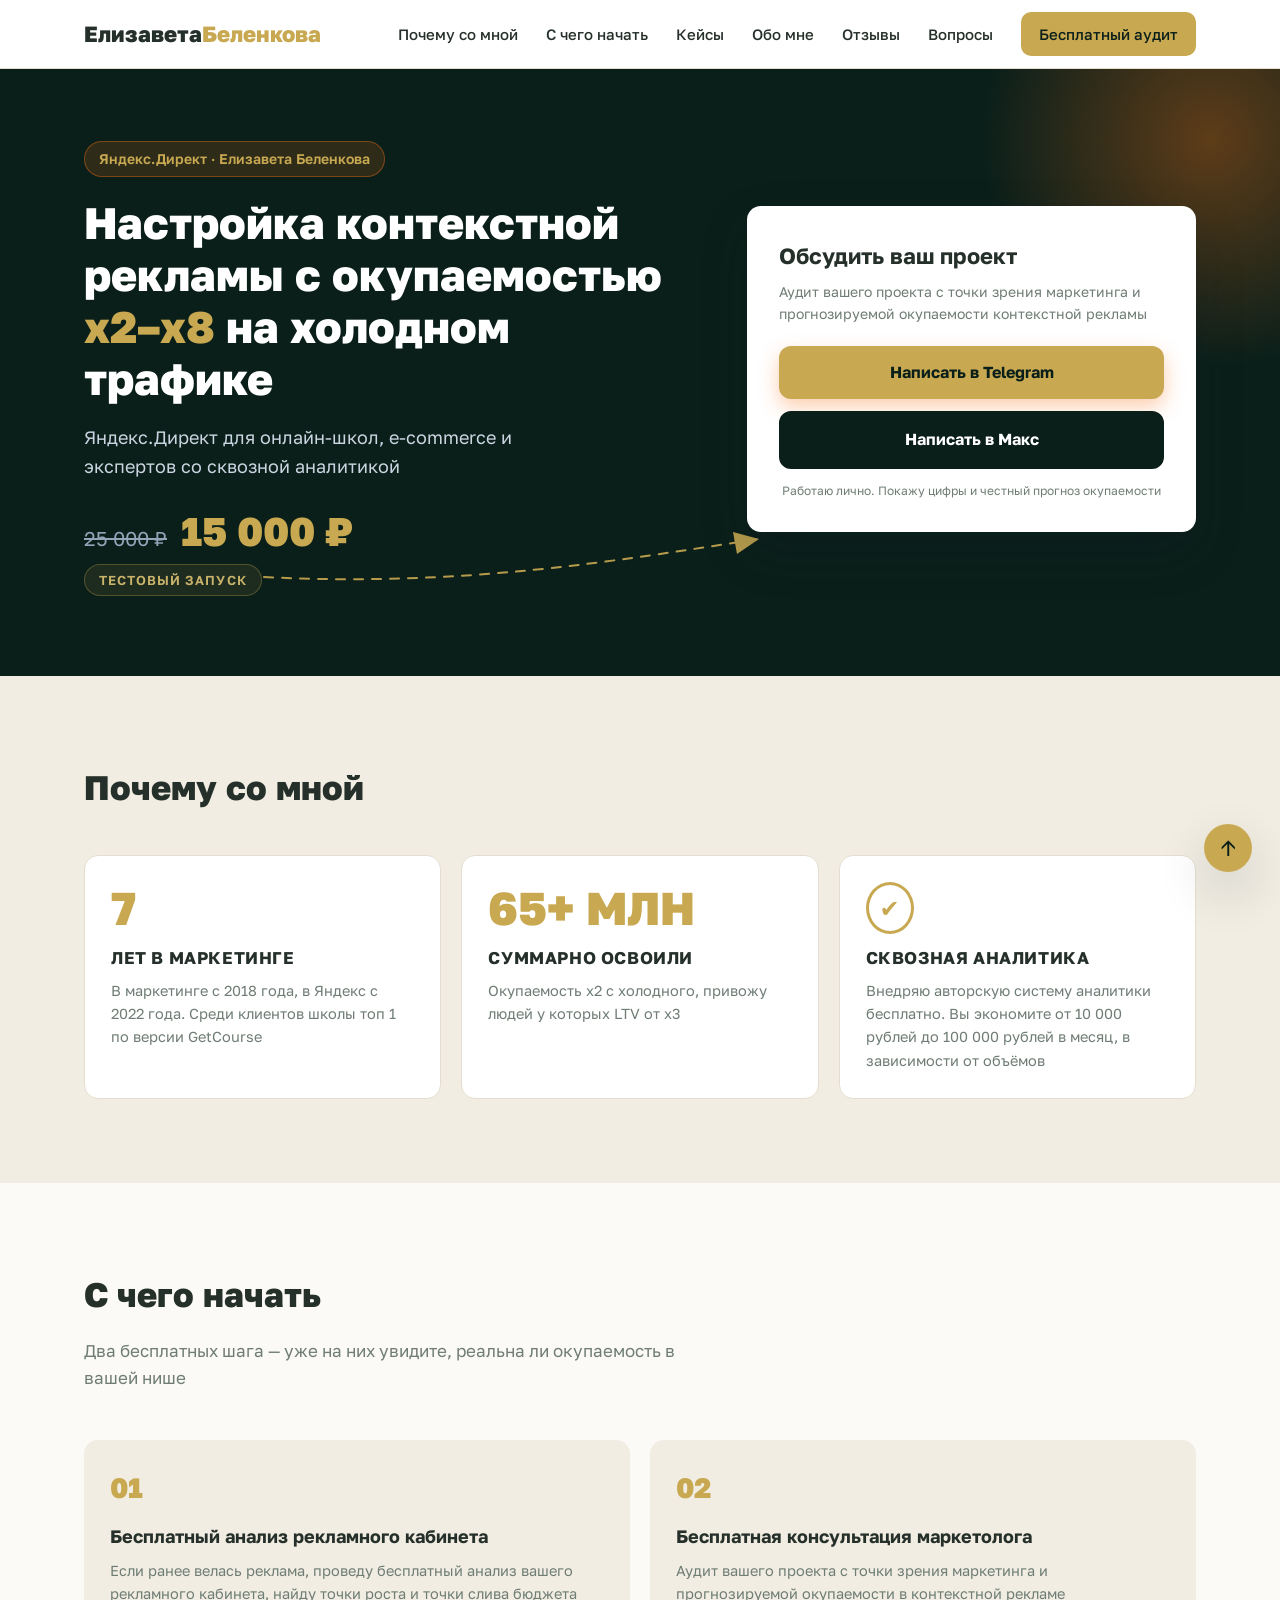
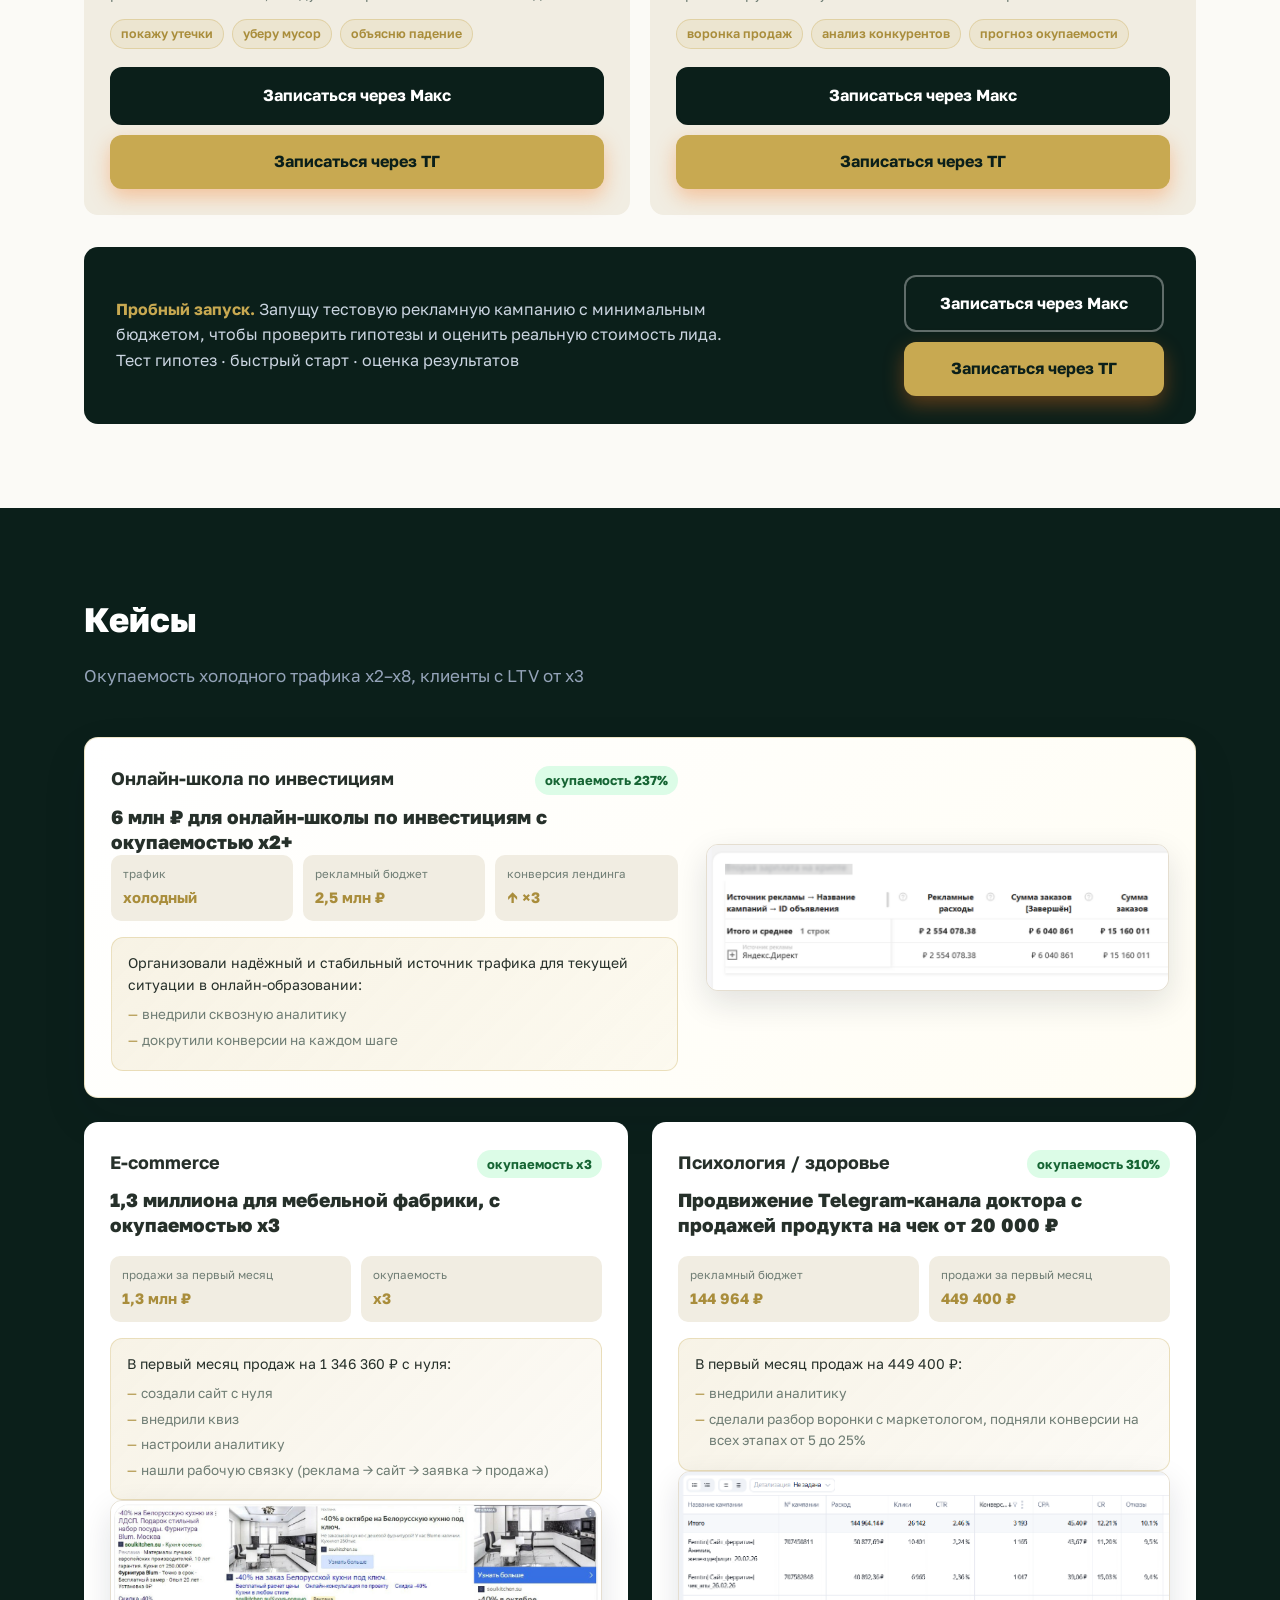
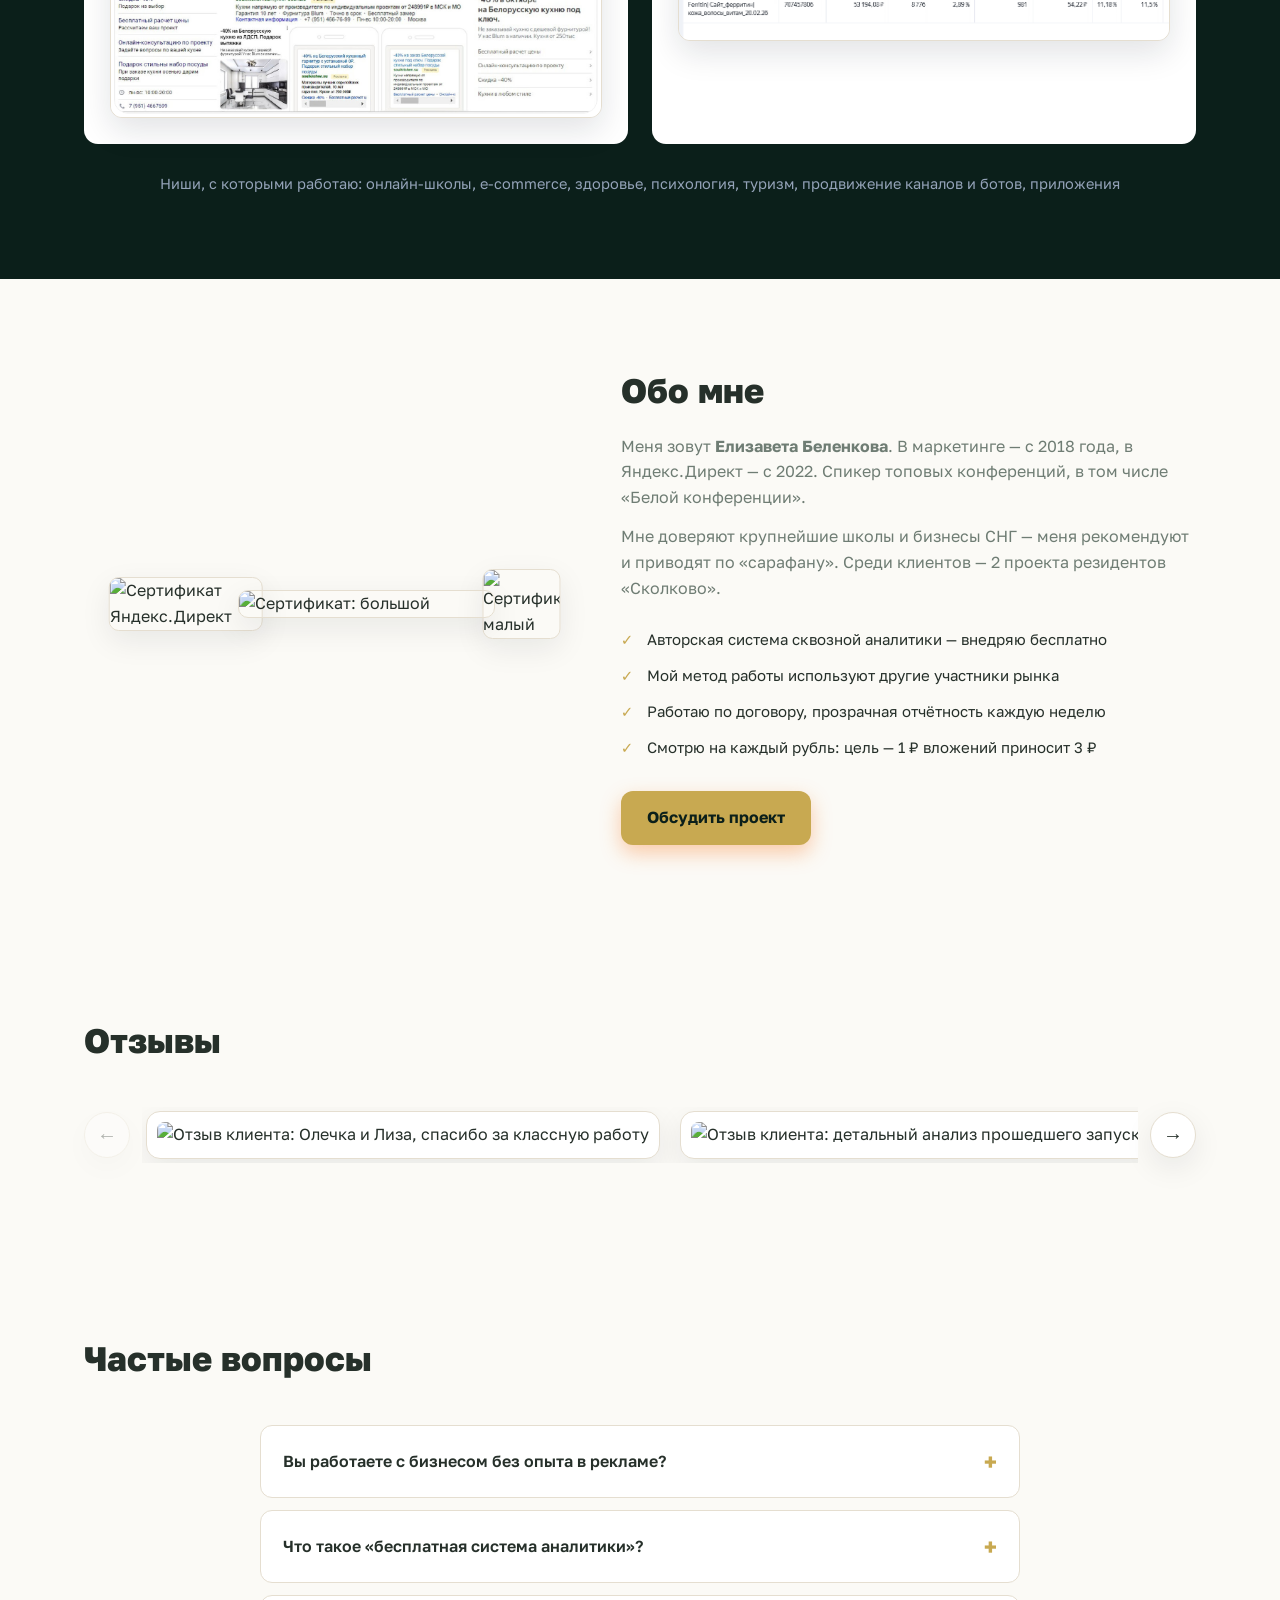
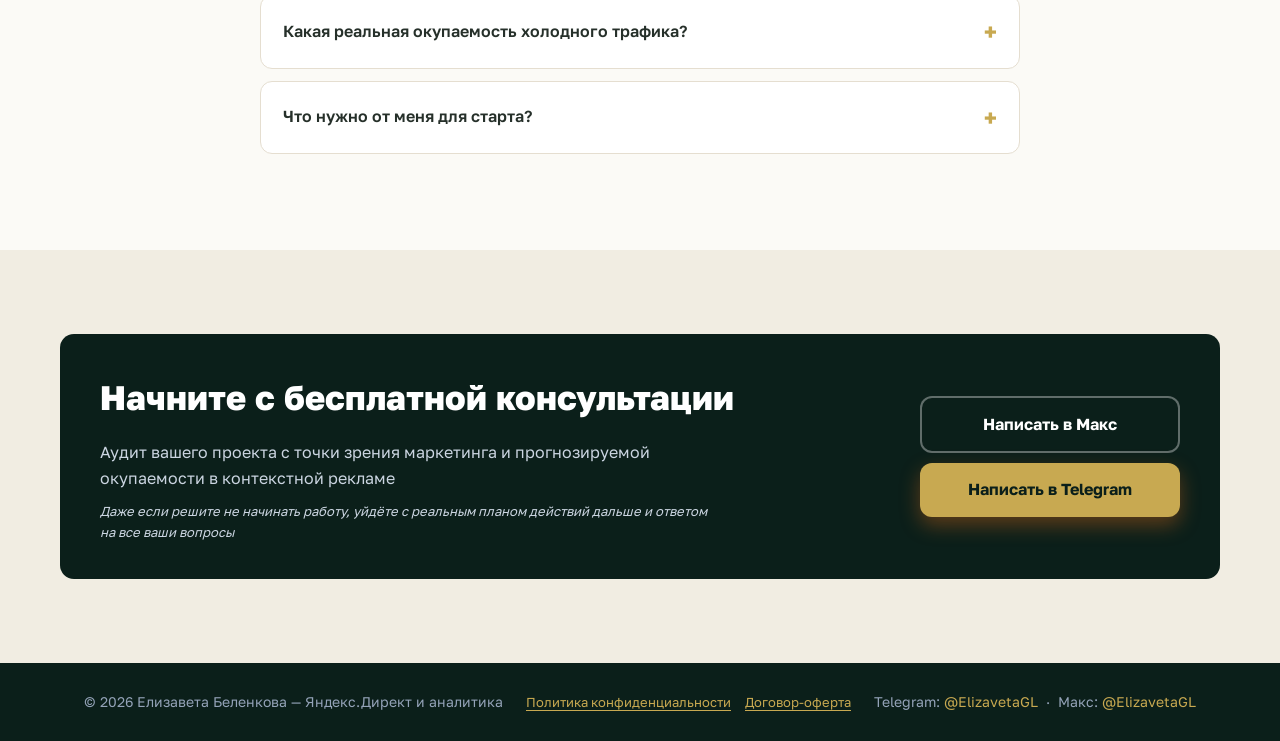
==== commit 8c1debe6: "fix: исправлены пути к изображениям (отзывы и сертификаты)" ====
--- a/index.html
+++ b/index.html
@@ -215,9 +215,9 @@
     <section class="about" id="about">
       <div class="container about__grid">
         <div class="about__photo">
-          <img src="uFvRj5o0XX8.jpg" alt="Сертификат Яндекс.Директ" loading="lazy">
-          <img src="Снимок экрана 2026-08-14 155853.png" alt="Сертификат: большой" loading="lazy">
-          <img src="00a7bf49-d16f-48d0-bddd-708c6bc066bc.jpg" alt="Сертификат: малый" loading="lazy">
+          <img src="Сертификаты, дипломы/uFvRj5o0XX8.jpg" alt="Сертификат Яндекс.Директ" loading="lazy">
+          <img src="Сертификаты, дипломы/Снимок экрана 2026-08-14 155853.png" alt="Сертификат: большой" loading="lazy">
+          <img src="Сертификаты, дипломы/00a7bf49-d16f-48d0-bddd-708c6bc066bc.jpg" alt="Сертификат: малый" loading="lazy">
         </div>
         <div class="about__content">
           <h2 class="section-title reveal">Обо мне</h2>
@@ -248,22 +248,22 @@
           <button class="gallery__btn gallery__btn--prev" type="button" aria-label="Предыдущий отзыв">←</button>
           <div class="gallery__track" id="gallery-track">
             <div class="gallery__slide">
-              <img src="review-1.png" alt="Отзыв клиента: Олечка и Лиза, спасибо за классную работу">
-            </div>
-            <div class="gallery__slide">
-              <img src="review-2.png" alt="Отзыв клиента: детальный анализ прошедшего запуска">
-            </div>
-            <div class="gallery__slide">
-              <img src="review-3.png" alt="Отзыв клиента: отчёт, 9 покупок с канала, ROMI 209%">
-            </div>
-            <div class="gallery__slide">
-              <img src="review-4.png" alt="Отзыв клиента: просят притормозить рекламу">
-            </div>
-            <div class="gallery__slide">
-              <img src="review-5.png" alt="Отзыв клиента: 3 оплаты, ROMI 250%">
-            </div>
-            <div class="gallery__slide">
-              <img src="review-6.png" alt="Отзыв клиента: 10 продаж в холодную на высокий чек">
+              <img src="Отзывы/review-1.png" alt="Отзыв клиента: Олечка и Лиза, спасибо за классную работу">
+            </div>
+            <div class="gallery__slide">
+              <img src="Отзывы/review-2.png" alt="Отзыв клиента: детальный анализ прошедшего запуска">
+            </div>
+            <div class="gallery__slide">
+              <img src="Отзывы/review-3.png" alt="Отзыв клиента: отчёт, 9 покупок с канала, ROMI 209%">
+            </div>
+            <div class="gallery__slide">
+              <img src="Отзывы/review-4.png" alt="Отзыв клиента: просят притормозить рекламу">
+            </div>
+            <div class="gallery__slide">
+              <img src="Отзывы/review-5.png" alt="Отзыв клиента: 3 оплаты, ROMI 250%">
+            </div>
+            <div class="gallery__slide">
+              <img src="Отзывы/review-6.png" alt="Отзыв клиента: 10 продаж в холодную на высокий чек">
             </div>
           </div>
           <button class="gallery__btn gallery__btn--next" type="button" aria-label="Следующий отзыв">→</button>
